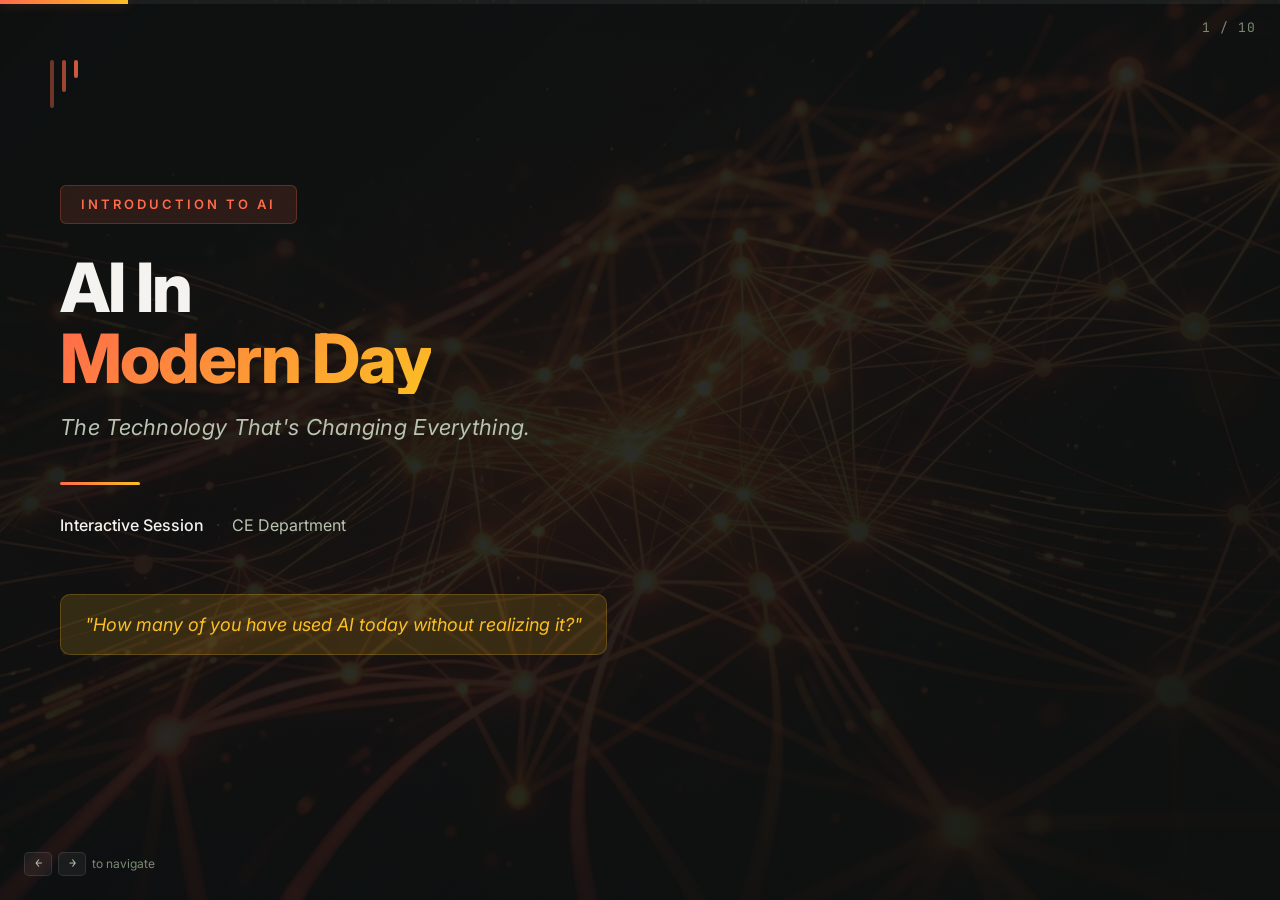
==== ai_presentation/index.html @ 8c3f39d9 "presentations: add presentation for "AI In Modern Day"" ====
<!DOCTYPE html>
<html lang="en">
<head>
  <meta charset="UTF-8">
  <meta name="viewport" content="width=device-width, initial-scale=1.0">
  <title>AI In Modern Day — Introduction to Artificial Intelligence</title>
  <meta name="description" content="AI In Modern Day — An engaging introduction to Artificial Intelligence for first-year Computer Engineering students">
  <link rel="preconnect" href="https://fonts.googleapis.com">
  <link rel="preconnect" href="https://fonts.gstatic.com" crossorigin>
  <link href="https://fonts.googleapis.com/css2?family=Inter:wght@300;400;500;600;700;800;900&family=JetBrains+Mono:wght@400;500&display=swap" rel="stylesheet">
  <link rel="stylesheet" href="styles.css">
</head>
<body>

  <!-- Progress Bar -->
  <div class="progress-bar">
    <div class="progress-fill" id="progressFill"></div>
  </div>

  <!-- Slide Counter -->
  <div class="slide-counter" id="slideCounter">1 / 10</div>

  <!-- Navigation Hints -->
  <div class="nav-hint" id="navHint">
    <span class="key">←</span> <span class="key">→</span> to navigate
  </div>

  <!-- ==================== SLIDE 1: TITLE ==================== -->
  <section class="slide active" id="slide-1">
    <div class="title-bg">
      <img src="hero_bg.jpg" alt="">
      <div class="title-bg-overlay"></div>
    </div>
    <div class="slide-content title-slide">
      <div class="title-decoration">
        <div class="deco-line deco-line-1"></div>
        <div class="deco-line deco-line-2"></div>
        <div class="deco-line deco-line-3"></div>
      </div>
      <div class="title-badge anim-item">Introduction to AI</div>
      <h1 class="main-title anim-item">
        <span class="title-line-1">AI In</span>
        <span class="title-line-2">Modern Day</span>
      </h1>
      <div class="title-subtitle anim-item">The Technology That's Changing Everything.</div>
      <div class="title-divider anim-item"></div>
      <div class="title-meta anim-item">
        <span class="meta-label">Interactive Session</span>
        <span class="meta-dot">·</span>
        <span class="meta-value">CE Department</span>
      </div>
      <div class="title-question anim-item">
        "How many of you have used AI today without realizing it?"
      </div>
    </div>
  </section>

  <!-- ==================== SLIDE 2: YOU ALREADY USE AI ==================== -->
  <section class="slide slide-bg-warm" id="slide-2">
    <div class="slide-content">
      <div class="slide-eyebrow anim-item">It's Already Here</div>
      <div class="slide-header anim-item">
        <span class="slide-number">01</span>
        <h2>You Already Use AI Every Day</h2>
      </div>
      <p class="slide-intro anim-item">Before you even think about "Artificial Intelligence," you've already interacted with it dozens of times today.</p>
      <div class="app-grid">
        <!-- YouTube -->
        <div class="app-chip anim-item" style="--chip-color: #ff0000;">
          <div class="app-chip-icon" style="background: #ff0000;">
            <svg viewBox="0 0 24 24" fill="white"><path d="M23.5 6.2a3 3 0 0 0-2.1-2.1C19.5 3.5 12 3.5 12 3.5s-7.5 0-9.4.6A3 3 0 0 0 .5 6.2 31.4 31.4 0 0 0 0 12a31.4 31.4 0 0 0 .5 5.8 3 3 0 0 0 2.1 2.1c1.9.6 9.4.6 9.4.6s7.5 0 9.4-.6a3 3 0 0 0 2.1-2.1c.5-1.9.5-5.8.5-5.8s0-3.9-.5-5.8zM9.5 15.6V8.4l6.3 3.6-6.3 3.6z"/></svg>
          </div>
          <span class="app-chip-name">YouTube</span>
          <span class="app-chip-desc">Recommendations</span>
        </div>
        <!-- Instagram -->
        <div class="app-chip anim-item">
          <div class="app-chip-icon" style="background: linear-gradient(135deg, #f09433, #e6683c, #dc2743, #cc2366, #bc1888);">
            <svg viewBox="0 0 24 24" fill="white"><path d="M12 2.2c2.7 0 3 0 4.1.1 1 0 1.5.2 1.9.3.5.2.8.4 1.1.7.3.3.5.7.7 1.1.1.4.3.9.3 1.9 0 1 .1 1.4.1 4.1s0 3-.1 4.1c0 1-.2 1.5-.3 1.9-.2.5-.4.8-.7 1.1-.3.3-.7.5-1.1.7-.4.1-.9.3-1.9.3-1 0-1.4.1-4.1.1s-3 0-4.1-.1c-1 0-1.5-.2-1.9-.3-.5-.2-.8-.4-1.1-.7-.3-.3-.5-.7-.7-1.1-.1-.4-.3-.9-.3-1.9 0-1-.1-1.4-.1-4.1s0-3 .1-4.1c0-1 .2-1.5.3-1.9.2-.5.4-.8.7-1.1.3-.3.7-.5 1.1-.7.4-.1.9-.3 1.9-.3 1 0 1.4-.1 4.1-.1zm0-2.2C9.3 0 8.9 0 7.9.1c-1.1 0-1.8.2-2.4.4C4.8.8 4.3 1.1 3.7 1.7c-.6.6-.9 1.1-1.2 1.8-.2.6-.4 1.3-.4 2.4C2 7 2 7.3 2 12s0 5 .1 6.1c0 1.1.2 1.8.4 2.4.3.7.6 1.2 1.2 1.8.6.6 1.1.9 1.8 1.2.6.2 1.3.4 2.4.4C8.9 24 9.3 24 12 24s3.1 0 4.1-.1c1.1 0 1.8-.2 2.4-.4.7-.3 1.2-.6 1.8-1.2.6-.6.9-1.1 1.2-1.8.2-.6.4-1.3.4-2.4 0-1.1.1-1.4.1-6.1s0-5-.1-6.1c0-1.1-.2-1.8-.4-2.4-.3-.7-.6-1.2-1.2-1.8-.6-.6-1.1-.9-1.8-1.2-.6-.2-1.3-.4-2.4-.4C15.1 0 14.7 0 12 0zM12 5.8a6.2 6.2 0 1 0 0 12.4 6.2 6.2 0 0 0 0-12.4zM12 16a4 4 0 1 1 0-8 4 4 0 0 1 0 8zm6.4-10.8a1.4 1.4 0 1 0 0 2.8 1.4 1.4 0 0 0 0-2.8z"/></svg>
          </div>
          <span class="app-chip-name">Instagram</span>
          <span class="app-chip-desc">Explore Feed</span>
        </div>
        <!-- Google Maps -->
        <div class="app-chip anim-item">
          <div class="app-chip-icon" style="background: #34a853;">
            <svg viewBox="0 0 24 24" fill="white"><path d="M12 2C8.1 2 5 5.1 5 9c0 5.2 7 13 7 13s7-7.8 7-13c0-3.9-3.1-7-7-7zm0 9.5c-1.4 0-2.5-1.1-2.5-2.5S10.6 6.5 12 6.5s2.5 1.1 2.5 2.5S13.4 11.5 12 11.5z"/></svg>
          </div>
          <span class="app-chip-name">Google Maps</span>
          <span class="app-chip-desc">Route Predictions</span>
        </div>
        <!-- ChatGPT -->
        <div class="app-chip anim-item">
          <div class="app-chip-icon" style="background: #10a37f;">
            <svg viewBox="0 0 24 24" fill="white"><path d="M22.3 8.6c.5-1.5.2-3.2-.8-4.5a5 5 0 0 0-5.3-2 5 5 0 0 0-3.8-1.7 5 5 0 0 0-4.8 3.4 5 5 0 0 0-3.3 2.4 5 5 0 0 0 .6 5.7 5 5 0 0 0 .8 4.5 5 5 0 0 0 5.3 2 5 5 0 0 0 3.8 1.7 5 5 0 0 0 4.8-3.4 5 5 0 0 0 3.3-2.4 5 5 0 0 0-.6-5.7zm-7.5 12.4a3.7 3.7 0 0 1-2.4-.8l.1-.1 4-2.3a.6.6 0 0 0 .3-.6v-5.6l1.7 1v5.5a3.8 3.8 0 0 1-3.7 3.9zM4.4 17.9a3.7 3.7 0 0 1-.4-2.5l.1.1 4 2.3a.6.6 0 0 0 .6 0l4.9-2.8v1.9l-4.1 2.4a3.8 3.8 0 0 1-5.1-1.4zM3.2 8a3.7 3.7 0 0 1 2-1.7v4.7a.6.6 0 0 0 .3.6l4.9 2.8L8.7 16 4.6 13.6A3.8 3.8 0 0 1 3.2 8zm15.2 3.5l-4.9-2.8L15.2 7l4.1 2.4a3.8 3.8 0 0 1-1.4 6.9v-4.8zm1.7-2.6l-.1-.1-4-2.3a.6.6 0 0 0-.6 0l-4.9 2.8V7.4l4.1-2.4a3.8 3.8 0 0 1 5.5 3.9zm-10.6 3.5l-1.7-1V6.2a3.8 3.8 0 0 1 6.1-3l-.1.1-4 2.3a.6.6 0 0 0-.3.6v5.6zm.9-2l2.2-1.3 2.2 1.3v2.5l-2.2 1.3-2.2-1.3v-2.5z"/></svg>
          </div>
          <span class="app-chip-name">ChatGPT</span>
          <span class="app-chip-desc">Text Generation</span>
        </div>
        <!-- Netflix -->
        <div class="app-chip anim-item">
          <div class="app-chip-icon" style="background: #e50914;">
            <svg viewBox="0 0 24 24" fill="white"><path d="M5.4 0l4.1 11.8V0h2.2v24c-.7 0-1.5-.2-2.2-.3L5.4 12.2V24H3.2V0h2.2zm11 0v24c-.7.1-1.5.2-2.2.3V0h2.2zm2.2 0h2.2v23.3c-.7.2-1.5.3-2.2.4V0z"/></svg>
          </div>
          <span class="app-chip-name">Netflix</span>
          <span class="app-chip-desc">What to Watch</span>
        </div>
        <!-- Spotify -->
        <div class="app-chip anim-item">
          <div class="app-chip-icon" style="background: #1ed760;">
            <svg viewBox="0 0 24 24" fill="white"><path d="M12 0C5.4 0 0 5.4 0 12s5.4 12 12 12 12-5.4 12-12S18.6 0 12 0zm5.5 17.3c-.2.3-.6.4-1 .2-2.7-1.6-6-2-10-1.1-.4.1-.8-.1-.9-.5-.1-.4.1-.8.5-.9 4.4-1 8.1-.6 11.1 1.3.4.2.5.7.3 1zm1.5-3.3c-.3.4-.8.5-1.2.3-3.1-1.9-7.7-2.4-11.3-1.3-.5.1-1-.1-1.1-.6-.2-.5.1-1 .6-1.2 4.1-1.3 9.2-.7 12.7 1.5.4.3.5.8.3 1.3zm.1-3.4c-3.7-2.2-9.7-2.4-13.2-1.3-.5.2-1.1-.1-1.3-.6-.2-.5.1-1.1.6-1.3 4-1.2 10.6-1 14.8 1.5.5.3.7.9.4 1.4-.3.5-.9.6-1.3.3z"/></svg>
          </div>
          <span class="app-chip-name">Spotify</span>
          <span class="app-chip-desc">Music Discovery</span>
        </div>
        <!-- Amazon -->
        <div class="app-chip anim-item">
          <div class="app-chip-icon" style="background: #ff9900;">
            <svg viewBox="0 0 24 24" fill="white"><path d="M14.4 16.5c-4.3 3.2-10.5 4.9-15.9 4.9-.8 0-1.5-.1-2.2-.2.3-.3.7-.5 1-.8 3.6-2.1 8.1-3.4 12.2-3.4 2.4 0 4.6.5 6.9 1.5-.5-.5-.5-.5-2-2zm2.9-2c-.5-.7-3.3-.3-4.6-.2-.4 0-.5-.3-.1-.5 2.2-1.6 5.9-1.1 6.3-.6.4.5-.1 4.2-2.2 5.9-.3.3-.6.1-.5-.2.5-1.1 1.5-3.7 1.1-4.4zM12.5 2.5c0-1-.1-1.8-.3-2.5h2.6c.1.5.2 1.3.2 2.3v8.5c0 .4.2.5.4.5s1.2-.5 2.2-1.7l2.8-3.3h3.1l-3.5 4 3.8 5.8h-3l-2.6-4.2c-.5-.1-1 .2-1.2.4v3.8h-2.5V2.5z"/></svg>
          </div>
          <span class="app-chip-name">Amazon</span>
          <span class="app-chip-desc">Product Suggestions</span>
        </div>
      </div>
      <div class="activity-banner anim-item">
        <svg width="22" height="22" viewBox="0 0 24 24" fill="none" stroke="var(--coral)" stroke-width="2"><circle cx="12" cy="12" r="10"/><circle cx="12" cy="12" r="3" fill="var(--coral)"/></svg>
        <span><strong>Quick Poll:</strong> Which of these did you use today?</span>
      </div>
    </div>
  </section>

  <!-- ==================== SLIDE 3: WHAT IS AI ==================== -->
  <section class="slide slide-bg-emerald" id="slide-3">
    <div class="slide-content">
      <div class="slide-eyebrow anim-item">Let's Define It</div>
      <div class="slide-header anim-item">
        <span class="slide-number">02</span>
        <h2>What Do You Think AI Is?</h2>
      </div>
      <div class="myth-grid anim-item">
        <div class="myth-card">
          <div class="myth-icon">
            <svg viewBox="0 0 48 48" fill="none" stroke="var(--text-dim)" stroke-width="2"><rect x="14" y="8" width="20" height="24" rx="4"/><circle cx="20" cy="18" r="2" fill="var(--crimson)"/><circle cx="28" cy="18" r="2" fill="var(--crimson)"/><line x1="20" y1="26" x2="28" y2="26"/><line x1="18" y1="32" x2="18" y2="40"/><line x1="30" y1="32" x2="30" y2="40"/></svg>
          </div>
          <div class="myth-label">A Robot?</div>
          <div class="myth-verdict wrong">Not quite</div>
        </div>
        <div class="myth-card">
          <div class="myth-icon">
            <svg viewBox="0 0 48 48" fill="none" stroke="var(--text-dim)" stroke-width="2"><ellipse cx="24" cy="22" rx="14" ry="12"/><path d="M14 28c-3 4-5 8-2 12 4 4 10 4 14 2"/><path d="M34 28c3 4 5 8 2 12-4 4-10 4-14 2"/><circle cx="20" cy="20" r="1.5" fill="var(--crimson)"/><circle cx="28" cy="20" r="1.5" fill="var(--crimson)"/></svg>
          </div>
          <div class="myth-label">A Human Brain?</div>
          <div class="myth-verdict wrong">Not quite</div>
        </div>
        <div class="myth-card">
          <div class="myth-icon">
            <svg viewBox="0 0 48 48" fill="none" stroke="var(--text-dim)" stroke-width="2"><path d="M24 6l2 8h8l-6 5 2 8-6-5-6 5 2-8-6-5h8z"/><path d="M12 34l4-2"/><path d="M36 34l-4-2"/><circle cx="24" cy="40" r="3" stroke-dasharray="3 2"/></svg>
          </div>
          <div class="myth-label">Magic?</div>
          <div class="myth-verdict wrong">Definitely not</div>
        </div>
        <div class="myth-card correct">
          <div class="myth-icon">
            <svg viewBox="0 0 48 48" fill="none" stroke="var(--emerald)" stroke-width="2"><rect x="8" y="10" width="32" height="22" rx="3"/><line x1="8" y1="36" x2="40" y2="36"/><line x1="18" y1="36" x2="18" y2="40"/><line x1="30" y1="36" x2="30" y2="40"/><line x1="14" y1="40" x2="34" y2="40"/><polyline points="16,24 20,20 24,22 28,18 32,21" stroke="var(--emerald)" stroke-width="2"/></svg>
          </div>
          <div class="myth-label">Smart Software?</div>
          <div class="myth-verdict right">Closest!</div>
        </div>
      </div>
      <div class="reality-box anim-item">
        <span class="reality-icon">
          <svg width="28" height="28" viewBox="0 0 24 24" fill="none" stroke="var(--emerald)" stroke-width="2"><circle cx="12" cy="12" r="10"/><line x1="12" y1="8" x2="12" y2="12"/><line x1="12" y1="16" x2="12.01" y2="16"/></svg>
        </span>
        <div><strong>The Reality:</strong> AI does not think like humans. It <strong>learns patterns</strong> from massive amounts of data and <strong>predicts the most likely answer</strong> to your question. Think of it as a very advanced pattern-matching machine.</div>
      </div>
    </div>
  </section>

  <!-- ==================== SLIDE 4: HOW IT WORKS ==================== -->
  <section class="slide slide-bg-warm" id="slide-4">
    <div class="slide-content">
      <div class="slide-eyebrow anim-item">Under The Hood</div>
      <div class="slide-header anim-item">
        <span class="slide-number">03</span>
        <h2>How Does AI Actually Work?</h2>
      </div>
      <p class="slide-intro anim-item">It's simpler than you think — just three steps, repeated billions of times.</p>
      <div class="flow-diagram anim-item">
        <div class="flow-block">
          <div class="flow-box flow-highlight">
            <div class="flow-box-icon">
              <svg viewBox="0 0 36 36" fill="none" stroke="var(--coral)" stroke-width="2"><rect x="4" y="4" width="28" height="28" rx="3"/><line x1="10" y1="12" x2="26" y2="12"/><line x1="10" y1="18" x2="22" y2="18"/><line x1="10" y1="24" x2="24" y2="24"/></svg>
            </div>
            <div class="flow-box-label">Training Data</div>
          </div>
          <div class="flow-box-sub">Massive examples AI learns from</div>
        </div>
        <div class="flow-arrow">→</div>
        <div class="flow-block">
          <div class="flow-box">
            <div class="flow-box-icon">
              <svg viewBox="0 0 36 36" fill="none" stroke="var(--gold)" stroke-width="2"><circle cx="18" cy="18" r="13"/><circle cx="18" cy="18" r="5"/><line x1="18" y1="5" x2="18" y2="10"/><line x1="18" y1="26" x2="18" y2="31"/><line x1="5" y1="18" x2="10" y2="18"/><line x1="26" y1="18" x2="31" y2="18"/></svg>
            </div>
            <div class="flow-box-label">Find Patterns</div>
          </div>
          <div class="flow-box-sub">Spots structure &amp; relationships</div>
        </div>
        <div class="flow-arrow">→</div>
        <div class="flow-block">
          <div class="flow-box">
            <div class="flow-box-icon">
              <svg viewBox="0 0 36 36" fill="none" stroke="var(--emerald)" stroke-width="2"><circle cx="18" cy="18" r="13"/><polyline points="12,18 16,22 24,14" stroke-width="2.5"/></svg>
            </div>
            <div class="flow-box-label">Predict</div>
          </div>
          <div class="flow-box-sub">Outputs the most likely answer</div>
        </div>
      </div>
      <div class="example-bar anim-item">
        <svg width="24" height="24" viewBox="0 0 24 24" fill="none" stroke="var(--gold)" stroke-width="2"><path d="M9 18l6-6-6-6"/></svg>
        <span><strong>Think of it like this:</strong> Just like your phone predicts the next word while you're typing — AI does the same thing, but for everything.</span>
      </div>
      <div class="highlight-box anim-item" style="margin-top: 16px;">
        <div class="highlight-icon">
          <svg width="24" height="24" viewBox="0 0 24 24" fill="none" stroke="var(--coral)" stroke-width="2"><path d="M13 2L3 14h9l-1 8 10-12h-9l1-8z"/></svg>
        </div>
        <div>AI <strong>doesn't have its own thinking ability</strong>. It's "guessing" based on what it was trained on. It just does it really, <em>really</em> well.</div>
      </div>
    </div>
  </section>

  <!-- ==================== SLIDE 5: WHAT AI CAN DO ==================== -->
  <section class="slide slide-bg-gold" id="slide-5">
    <div class="slide-content">
      <div class="slide-eyebrow anim-item">Capabilities</div>
      <div class="slide-header anim-item">
        <span class="slide-number">04</span>
        <h2>What AI Can Do</h2>
      </div>
      <p class="slide-intro anim-item">AI isn't just chat — it's doing incredible things across every field.</p>
      <div class="capability-grid">
        <div class="cap-card anim-item">
          <div class="cap-icon">
            <svg viewBox="0 0 40 40" fill="none" stroke="var(--coral)" stroke-width="2"><rect x="4" y="8" width="32" height="24" rx="4"/><path d="M12 18h8"/><path d="M12 24h12"/><circle cx="30" cy="14" r="3" fill="var(--coral)" opacity="0.3"/></svg>
          </div>
          <div class="cap-label">Answer Questions</div>
        </div>
        <div class="cap-card anim-item">
          <div class="cap-icon">
            <svg viewBox="0 0 40 40" fill="none" stroke="var(--tangerine)" stroke-width="2"><rect x="6" y="6" width="28" height="28" rx="3"/><circle cx="16" cy="16" r="4"/><circle cx="28" cy="14" r="2"/><path d="M6 30l8-6 6 4 8-10 6 6"/></svg>
          </div>
          <div class="cap-label">Generate Images</div>
        </div>
        <div class="cap-card anim-item">
          <div class="cap-icon">
            <svg viewBox="0 0 40 40" fill="none" stroke="var(--emerald)" stroke-width="2"><circle cx="20" cy="20" r="14"/><path d="M14 24c0-6 12-6 12 0"/><circle cx="16" cy="17" r="1.5" fill="var(--emerald)"/><circle cx="24" cy="17" r="1.5" fill="var(--emerald)"/></svg>
          </div>
          <div class="cap-label">Create Music</div>
        </div>
        <div class="cap-card anim-item">
          <div class="cap-icon">
            <svg viewBox="0 0 40 40" fill="none" stroke="var(--gold)" stroke-width="2"><rect x="6" y="4" width="28" height="32" rx="3"/><polyline points="12,14 16,18 24,10"/><line x1="12" y1="22" x2="28" y2="22"/><line x1="12" y1="28" x2="22" y2="28"/></svg>
          </div>
          <div class="cap-label">Write Code</div>
        </div>
        <div class="cap-card anim-item">
          <div class="cap-icon">
            <svg viewBox="0 0 40 40" fill="none" stroke="var(--coral)" stroke-width="2"><rect x="4" y="6" width="32" height="28" rx="3"/><line x1="10" y1="14" x2="30" y2="14"/><line x1="10" y1="20" x2="26" y2="20"/><line x1="10" y1="26" x2="20" y2="26"/></svg>
          </div>
          <div class="cap-label">Summarize Notes</div>
        </div>
        <div class="cap-card anim-item">
          <div class="cap-icon">
            <svg viewBox="0 0 40 40" fill="none" stroke="var(--emerald)" stroke-width="2"><circle cx="20" cy="20" r="14"/><line x1="4" y1="20" x2="36" y2="20"/><ellipse cx="20" cy="20" rx="8" ry="14"/></svg>
          </div>
          <div class="cap-label">Translate Languages</div>
        </div>
        <div class="cap-card anim-item">
          <div class="cap-icon">
            <svg viewBox="0 0 40 40" fill="none" stroke="var(--tangerine)" stroke-width="2"><rect x="4" y="8" width="32" height="22" rx="3"/><polygon points="16,14 16,26 28,20" fill="var(--tangerine)" opacity="0.3" stroke="none"/><polygon points="16,14 16,26 28,20"/></svg>
          </div>
          <div class="cap-label">Generate Videos</div>
        </div>
      </div>
      <div class="activity-banner anim-item">
        <svg width="22" height="22" viewBox="0 0 24 24" fill="none" stroke="var(--gold)" stroke-width="2"><path d="M17 21v-2a4 4 0 0 0-4-4H5a4 4 0 0 0-4 4v2"/><circle cx="9" cy="7" r="4"/><path d="M23 21v-2a4 4 0 0 0-3-3.87"/><path d="M16 3.13a4 4 0 0 1 0 7.75"/></svg>
        <span><strong>Activity:</strong> Can you name one more real-life AI use that we didn't mention?</span>
      </div>
    </div>
  </section>

  <!-- ==================== SLIDE 6: PROMPTING 101 ==================== -->
  <section class="slide slide-bg-coral" id="slide-6">
    <div class="slide-content">
      <div class="slide-eyebrow anim-item">Prompting 101</div>
      <div class="slide-header anim-item">
        <span class="slide-number">05</span>
        <h2>Better Prompts = Better Results</h2>
      </div>
      <p class="slide-intro anim-item">The secret to getting great results from AI? Give it great instructions. Garbage in → Garbage out.</p>
      <div class="prompt-parts">
        <div class="prompt-part anim-item" style="--card-accent: var(--coral);">
          <div class="prompt-part-icon">
            <svg viewBox="0 0 40 40" fill="none" stroke="var(--coral)" stroke-width="2"><circle cx="20" cy="14" r="8"/><path d="M8 34c0-6 5-10 12-10s12 4 12 10"/></svg>
          </div>
          <div class="prompt-part-title">Role</div>
          <div class="prompt-part-desc">Give AI a persona: "Act like a teacher explaining to a beginner"</div>
        </div>
        <div class="prompt-part anim-item" style="--card-accent: var(--gold);">
          <div class="prompt-part-icon">
            <svg viewBox="0 0 40 40" fill="none" stroke="var(--gold)" stroke-width="2"><circle cx="20" cy="20" r="14"/><circle cx="20" cy="20" r="5"/><circle cx="20" cy="20" r="1" fill="var(--gold)"/></svg>
          </div>
          <div class="prompt-part-title">Task</div>
          <div class="prompt-part-desc">Tell exactly what you want it to do — be specific</div>
        </div>
        <div class="prompt-part anim-item" style="--card-accent: var(--emerald);">
          <div class="prompt-part-icon">
            <svg viewBox="0 0 40 40" fill="none" stroke="var(--emerald)" stroke-width="2"><rect x="6" y="6" width="28" height="28" rx="3"/><line x1="12" y1="14" x2="28" y2="14"/><line x1="12" y1="20" x2="24" y2="20"/><line x1="12" y1="26" x2="26" y2="26"/></svg>
          </div>
          <div class="prompt-part-title">Context</div>
          <div class="prompt-part-desc">Give as many relevant details as possible</div>
        </div>
        <div class="prompt-part anim-item" style="--card-accent: var(--tangerine);">
          <div class="prompt-part-icon">
            <svg viewBox="0 0 40 40" fill="none" stroke="var(--tangerine)" stroke-width="2"><rect x="6" y="6" width="28" height="28" rx="3"/><line x1="14" y1="6" x2="14" y2="34"/><line x1="26" y1="6" x2="26" y2="34"/><line x1="6" y1="16" x2="34" y2="16"/><line x1="6" y1="26" x2="34" y2="26"/></svg>
          </div>
          <div class="prompt-part-title">Format</div>
          <div class="prompt-part-desc">Specify how you want the output — list, paragraph, code</div>
        </div>
      </div>
      <div class="prompt-example-box anim-item">
        <div class="prompt-example-title">Example Comparison</div>
        <div class="prompt-bad">
          <span class="prompt-label prompt-label-bad">✗ Weak Prompt</span>
          "Tell me about healthy food"
        </div>
        <div class="prompt-good">
          <span class="prompt-label prompt-label-good">✓ Strong Prompt</span>
          "Act as a nutritionist. Give me a 7-day vegetarian meal plan for a college student on a ₹200/day budget. Present it as a table."
        </div>
      </div>
    </div>
  </section>

  <!-- ==================== SLIDE 7: LIVE ACTIVITY — PROMPTING ==================== -->
  <section class="slide slide-bg-gold" id="slide-7">
    <div class="slide-content">
      <div class="slide-eyebrow anim-item">Live Activity</div>
      <div class="slide-header anim-item">
        <span class="slide-number">06</span>
        <h2>Let's Beat the AI!</h2>
      </div>
      <div class="activity-card anim-item">
        <div class="activity-icon">
          <svg viewBox="0 0 48 48" fill="none" stroke="var(--coral)" stroke-width="2.5"><path d="M8 40l4-16L28 8l8 8-16 16z"/><line x1="20" y1="20" x2="28" y2="12"/><path d="M36 8l4 4"/></svg>
        </div>
        <div class="activity-title">Prompt Writing Challenge</div>
        <div class="activity-desc">
          Task: Write a prompt to generate a <strong>birthday party invitation</strong>. The best prompt wins!
        </div>
        <div class="activity-steps">
          <div class="activity-step">
            <div class="activity-step-num">1</div>
            <div class="activity-step-text">You write the prompt</div>
          </div>
          <div class="activity-step">
            <div class="activity-step-num">2</div>
            <div class="activity-step-text">We run it on ChatGPT</div>
          </div>
          <div class="activity-step">
            <div class="activity-step-num">3</div>
            <div class="activity-step-text">Compare the outputs</div>
          </div>
          <div class="activity-step">
            <div class="activity-step-num">4</div>
            <div class="activity-step-text">Discuss why some win</div>
          </div>
        </div>
      </div>
      <div class="highlight-box anim-item" style="margin-top: 20px; background: var(--gold-dim); border-color: rgba(251, 191, 36, 0.22);">
        <div class="highlight-icon">
          <svg width="24" height="24" viewBox="0 0 24 24" fill="none" stroke="var(--gold)" stroke-width="2"><circle cx="12" cy="12" r="10"/><line x1="12" y1="8" x2="12" y2="12"/><line x1="12" y1="16" x2="12.01" y2="16"/></svg>
        </div>
        <div>Remember the formula: <strong>Role + Task + Context + Format</strong> — the more specific you are, the better your output!</div>
      </div>
    </div>
  </section>

  <!-- ==================== SLIDE 8: IMAGE GENERATION ACTIVITY ==================== -->
  <section class="slide slide-bg-emerald" id="slide-8">
    <div class="slide-content">
      <div class="slide-eyebrow anim-item">Hands-On Activity</div>
      <div class="slide-header anim-item">
        <span class="slide-number">07</span>
        <h2>AI Can Create Images Too!</h2>
      </div>
      <div class="image-activity">
        <div class="image-demo anim-item">
          <div class="image-demo-header">AI-Generated Example</div>
          <div class="image-prompt-example">
            "A floating island with crystal waterfalls, bioluminescent trees, golden sunset sky — digital art"
          </div>
          <div class="image-placeholder">
            <img src="ai_demo.jpg" alt="AI-generated fantasy landscape with floating island, crystal waterfall, and golden sunset">
          </div>
          <div class="tool-chips">
            <span class="tool-chip active">ChatGPT (DALL·E)</span>
            <span class="tool-chip">NanoBanana Pro</span>
            <span class="tool-chip">Gemini</span>
          </div>
        </div>
        <div class="col-right" style="display: flex; flex-direction: column; gap: 16px;">
          <div class="card anim-item card-gold">
            <h3>How Image AI Works</h3>
            <p>Just like text AI learns from words, image AI learns from <strong>millions of images</strong>. You describe what you want in words, and it creates a brand-new image that never existed before.</p>
          </div>
          <div class="card anim-item card-emerald">
            <h3>Your Turn!</h3>
            <p>Write the most creative prompt you can think of. Be <strong>specific</strong> — describe colors, style, mood, and scene. The more detail, the better the result!</p>
          </div>
          <div class="activity-banner anim-item">
            <svg width="22" height="22" viewBox="0 0 24 24" fill="none" stroke="var(--gold)" stroke-width="2"><path d="M6 9l6 6 6-6"/></svg>
            <span><strong>Challenge:</strong> Best image prompt wins a shoutout!</span>
          </div>
        </div>
      </div>
    </div>
  </section>

  <!-- ==================== SLIDE 9: PROS & CONS + HALLUCINATIONS ==================== -->
  <section class="slide slide-bg-coral" id="slide-9">
    <div class="slide-content">
      <div class="slide-eyebrow anim-item">Stay Critical</div>
      <div class="slide-header anim-item">
        <span class="slide-number">08</span>
        <h2>The Good, The Bad &amp; The "Huh?"</h2>
      </div>
      <div class="pros-cons">
        <div class="pros-col anim-item">
          <div class="pros-title">
            <svg width="22" height="22" viewBox="0 0 24 24" fill="none" stroke="var(--emerald)" stroke-width="2.5"><polyline points="20,6 9,17 4,12"/></svg>
            Advantages
          </div>
          <div class="pro-item"><div class="pro-dot"></div> Saves massive amounts of time</div>
          <div class="pro-item"><div class="pro-dot"></div> Helps you learn faster</div>
          <div class="pro-item"><div class="pro-dot"></div> Boosts creativity &amp; ideation</div>
          <div class="pro-item"><div class="pro-dot"></div> Available 24×7, never tired</div>
          <div class="pro-item"><div class="pro-dot"></div> Helps everyone — beginner to expert</div>
        </div>
        <div class="cons-col anim-item">
          <div class="cons-title">
            <svg width="22" height="22" viewBox="0 0 24 24" fill="none" stroke="var(--crimson)" stroke-width="2.5"><path d="M10.3 21L1.1 3.8A1 1 0 0 1 2 2.5h19.9a1 1 0 0 1 .9 1.3L13.7 21a2 2 0 0 1-3.4 0z"/><line x1="12" y1="9" x2="12" y2="13"/><line x1="12" y1="17" x2="12.01" y2="17"/></svg>
            Limitations
          </div>
          <div class="con-item"><div class="con-dot"></div> Can be confidently wrong (hallucinations)</div>
          <div class="con-item"><div class="con-dot"></div> Can generate fake images &amp; videos</div>
          <div class="con-item"><div class="con-dot"></div> Privacy &amp; data concerns</div>
          <div class="con-item"><div class="con-dot"></div> Makes up facts that sound real</div>
          <div class="con-item"><div class="con-dot"></div> Overdependence can hurt learning</div>
        </div>
      </div>
      <div class="warning-card anim-item" style="margin-top: 16px;">
        <span class="warning-icon">
          <svg width="24" height="24" viewBox="0 0 24 24" fill="none" stroke="var(--crimson)" stroke-width="2"><circle cx="12" cy="12" r="10"/><path d="M12 8v4"/><path d="M12 16h.01"/></svg>
        </span>
        <div><strong>Fun Fact:</strong> Ask AI "How many R's in Strawberry?" — it often says 2, even though there are 3! AI is great at sounding confident, even when it's <strong>completely wrong</strong>. Always verify!</div>
      </div>
    </div>
  </section>

  <!-- ==================== SLIDE 10: THE FUTURE + THANK YOU ==================== -->
  <section class="slide slide-bg-warm" id="slide-10">
    <div class="slide-content">
      <div class="slide-eyebrow anim-item">The Future of AI</div>
      <div class="slide-header anim-item">
        <span class="slide-number">09</span>
        <h2>What's Next For You?</h2>
      </div>
      <p class="slide-intro anim-item">AI won't replace humans — but humans who use AI effectively will have an edge over those who don't.</p>
      <div class="future-grid">
        <div class="future-card anim-item">
          <div class="future-icon">
            <svg viewBox="0 0 40 40" fill="none" stroke="var(--coral)" stroke-width="2"><rect x="6" y="4" width="28" height="32" rx="3"/><line x1="12" y1="12" x2="28" y2="12"/><line x1="12" y1="18" x2="24" y2="18"/><line x1="12" y1="24" x2="20" y2="24"/><line x1="12" y1="30" x2="26" y2="30"/></svg>
          </div>
          <div class="future-label">Learn AI</div>
          <div class="future-desc">Understand how it works, not just how to use it</div>
        </div>
        <div class="future-card anim-item">
          <div class="future-icon">
            <svg viewBox="0 0 40 40" fill="none" stroke="var(--emerald)" stroke-width="2"><rect x="8" y="4" width="24" height="32" rx="4"/><line x1="8" y1="10" x2="32" y2="10"/><line x1="8" y1="30" x2="32" y2="30"/><circle cx="20" cy="33" r="1.5" fill="var(--emerald)"/><polyline points="15,20 19,24 27,16" stroke-width="2.5"/></svg>
          </div>
          <div class="future-label">Use Responsibly</div>
          <div class="future-desc">Don't plagiarize. Use it to learn, not to cheat</div>
        </div>
        <div class="future-card anim-item">
          <div class="future-icon">
            <svg viewBox="0 0 40 40" fill="none" stroke="var(--gold)" stroke-width="2"><circle cx="20" cy="20" r="14"/><path d="M20 12v8"/><circle cx="20" cy="28" r="1.5" fill="var(--gold)"/></svg>
          </div>
          <div class="future-label">Question AI</div>
          <div class="future-desc">Never blindly trust. Always verify important facts</div>
        </div>
        <div class="future-card anim-item">
          <div class="future-icon">
            <svg viewBox="0 0 40 40" fill="none" stroke="var(--tangerine)" stroke-width="2"><rect x="6" y="6" width="28" height="28" rx="3"/><circle cx="14" cy="16" r="4"/><circle cx="30" cy="12" r="2"/><path d="M6 32l10-8 6 4 8-10 4 4"/></svg>
          </div>
          <div class="future-label">Create with AI</div>
          <div class="future-desc">Use it as a tool to amplify your own creativity</div>
        </div>
      </div>
      <div class="end-card anim-item">
        <div class="end-text">Thank You!</div>
        <div class="end-quote">The best way to predict the future is to create it — and now you have a new tool to help.</div>
        <div class="end-meta">AI In Modern Day · CE Department</div>
      </div>
    </div>
  </section>

  <script src="script.js"></script>
</body>
</html>
---- ai_presentation/styles.css ----
/* ============================================================
   DESIGN SYSTEM — AI In Modern Day Presentation
   Vibrant warm palette · Big & bold · Projector-ready
   ============================================================ */

:root {
  /* Core backgrounds — slightly warmer, not pure black */
  --bg-deep: #0f1110;
  --bg-surface: #181d1a;
  --bg-card: rgba(255, 255, 255, 0.05);
  --bg-card-solid: #1e2622;
  --border: rgba(255, 255, 255, 0.1);
  --border-light: rgba(255, 255, 255, 0.15);

  /* Text — high contrast */
  --text: #f5f3ef;
  --text-dim: #b8c4b0;
  --text-muted: #7a8a72;

  /* Accent colors — warm & VIBRANT */
  --coral: #ff6b4a;
  --coral-glow: rgba(255, 107, 74, 0.25);
  --coral-dim: rgba(255, 107, 74, 0.12);
  --coral-bg: rgba(255, 107, 74, 0.08);
  --emerald: #34d399;
  --emerald-dim: rgba(52, 211, 153, 0.12);
  --gold: #fbbf24;
  --gold-dim: rgba(251, 191, 36, 0.15);
  --crimson: #ef4444;
  --crimson-dim: rgba(239, 68, 68, 0.12);
  --tangerine: #fb923c;
  --tangerine-dim: rgba(251, 146, 60, 0.12);

  /* Typography */
  --font: 'Inter', -apple-system, BlinkMacSystemFont, sans-serif;
  --font-mono: 'JetBrains Mono', monospace;

  /* Spacing */
  --slide-pad: 60px;
  --slide-pad-right: 60px;
}

/* ============================================================
   RESET & BASE
   ============================================================ */

*, *::before, *::after {
  margin: 0;
  padding: 0;
  box-sizing: border-box;
}

html, body {
  width: 100%;
  height: 100%;
  overflow: hidden;
  font-family: var(--font);
  font-size: 18px;
  line-height: 1.6;
  color: var(--text);
  background: var(--bg-deep);
  -webkit-font-smoothing: antialiased;
}

/* ============================================================
   PROGRESS BAR
   ============================================================ */

.progress-bar {
  position: fixed;
  top: 0;
  left: 0;
  width: 100%;
  height: 4px;
  background: rgba(255,255,255,0.06);
  z-index: 100;
}

.progress-fill {
  height: 100%;
  width: 10%;
  background: linear-gradient(90deg, var(--coral), var(--gold));
  transition: width 0.5s cubic-bezier(0.22, 1, 0.36, 1);
  box-shadow: 0 0 12px var(--coral-glow);
}

/* ============================================================
   SLIDE COUNTER
   ============================================================ */

.slide-counter {
  position: fixed;
  top: 18px;
  right: 24px;
  font-family: var(--font-mono);
  font-size: 13px;
  color: var(--text-muted);
  z-index: 100;
  letter-spacing: 1px;
}

/* ============================================================
   NAV HINT
   ============================================================ */

.nav-hint {
  position: fixed;
  bottom: 24px;
  left: 24px;
  font-size: 12px;
  color: var(--text-muted);
  z-index: 100;
  display: flex;
  align-items: center;
  gap: 6px;
  opacity: 1;
  transition: opacity 0.5s ease;
}

.nav-hint.hidden { opacity: 0; }

.key {
  display: inline-flex;
  align-items: center;
  justify-content: center;
  min-width: 28px;
  height: 24px;
  padding: 0 8px;
  border: 1px solid var(--border);
  border-radius: 5px;
  font-family: var(--font-mono);
  font-size: 12px;
  color: var(--text-dim);
  background: var(--bg-card);
}

/* ============================================================
   SLIDE LAYOUT
   ============================================================ */

.slide {
  position: fixed;
  top: 0; left: 0;
  width: 100%; height: 100%;
  display: flex;
  align-items: center;
  justify-content: center;
  opacity: 0;
  visibility: hidden;
  transition: none;
  z-index: 1;
}

.slide.active { opacity: 1; visibility: visible; z-index: 10; }

.slide.entering { animation: slideEnter 0.6s cubic-bezier(0.22, 1, 0.36, 1) forwards; }
.slide.exiting { animation: slideExit 0.4s cubic-bezier(0.55, 0, 1, 0.45) forwards; z-index: 5; }

@keyframes slideEnter {
  from { opacity: 0; transform: translateX(40px); }
  to   { opacity: 1; transform: translateX(0); }
}
@keyframes slideExit {
  from { opacity: 1; transform: translateX(0); }
  to   { opacity: 0; transform: translateX(-40px); }
}

.slide.entering-reverse { animation: slideEnterReverse 0.6s cubic-bezier(0.22, 1, 0.36, 1) forwards; }
.slide.exiting-reverse { animation: slideExitReverse 0.4s cubic-bezier(0.55, 0, 1, 0.45) forwards; z-index: 5; }

@keyframes slideEnterReverse {
  from { opacity: 0; transform: translateX(-40px); }
  to   { opacity: 1; transform: translateX(0); }
}
@keyframes slideExitReverse {
  from { opacity: 1; transform: translateX(0); }
  to   { opacity: 0; transform: translateX(40px); }
}

.slide-content {
  width: 100%;
  max-width: 1300px;
  height: 100%;
  padding: var(--slide-pad);
  display: flex;
  flex-direction: column;
  justify-content: center;
  position: relative;
  z-index: 2;
}

/* ============================================================
   COLORED SLIDE BACKGROUNDS
   ============================================================ */

.slide-bg-warm::before {
  content: '';
  position: absolute;
  inset: 0;
  background: radial-gradient(ellipse at 30% 20%, rgba(255, 107, 74, 0.08), transparent 60%),
              radial-gradient(ellipse at 80% 80%, rgba(251, 191, 36, 0.06), transparent 50%);
  pointer-events: none;
  z-index: 0;
}

.slide-bg-emerald::before {
  content: '';
  position: absolute;
  inset: 0;
  background: radial-gradient(ellipse at 70% 30%, rgba(52, 211, 153, 0.07), transparent 55%),
              radial-gradient(ellipse at 20% 80%, rgba(255, 107, 74, 0.05), transparent 50%);
  pointer-events: none;
  z-index: 0;
}

.slide-bg-gold::before {
  content: '';
  position: absolute;
  inset: 0;
  background: radial-gradient(ellipse at 50% 20%, rgba(251, 191, 36, 0.1), transparent 55%),
              radial-gradient(ellipse at 20% 80%, rgba(251, 146, 60, 0.06), transparent 50%);
  pointer-events: none;
  z-index: 0;
}

.slide-bg-coral::before {
  content: '';
  position: absolute;
  inset: 0;
  background: radial-gradient(ellipse at 60% 40%, rgba(255, 107, 74, 0.1), transparent 55%),
              radial-gradient(ellipse at 10% 90%, rgba(251, 191, 36, 0.06), transparent 50%);
  pointer-events: none;
  z-index: 0;
}

/* ============================================================
   ANIMATED ITEMS
   ============================================================ */

.anim-item {
  opacity: 0;
  transform: translateY(20px);
  transition: none;
}

.slide.active .anim-item {
  animation: itemReveal 0.5s cubic-bezier(0.22, 1, 0.36, 1) forwards;
}

.slide.active .anim-item:nth-child(1) { animation-delay: 0.08s; }
.slide.active .anim-item:nth-child(2) { animation-delay: 0.16s; }
.slide.active .anim-item:nth-child(3) { animation-delay: 0.24s; }
.slide.active .anim-item:nth-child(4) { animation-delay: 0.32s; }
.slide.active .anim-item:nth-child(5) { animation-delay: 0.40s; }
.slide.active .anim-item:nth-child(6) { animation-delay: 0.48s; }
.slide.active .anim-item:nth-child(7) { animation-delay: 0.56s; }

.slide.active .col-left .anim-item:nth-child(1) { animation-delay: 0.12s; }
.slide.active .col-left .anim-item:nth-child(2) { animation-delay: 0.22s; }
.slide.active .col-left .anim-item:nth-child(3) { animation-delay: 0.32s; }
.slide.active .col-right .anim-item:nth-child(1) { animation-delay: 0.18s; }
.slide.active .col-right .anim-item:nth-child(2) { animation-delay: 0.30s; }
.slide.active .col-right .anim-item:nth-child(3) { animation-delay: 0.42s; }

.slide.active .app-grid .anim-item:nth-child(1) { animation-delay: 0.06s; }
.slide.active .app-grid .anim-item:nth-child(2) { animation-delay: 0.12s; }
.slide.active .app-grid .anim-item:nth-child(3) { animation-delay: 0.18s; }
.slide.active .app-grid .anim-item:nth-child(4) { animation-delay: 0.24s; }
.slide.active .app-grid .anim-item:nth-child(5) { animation-delay: 0.30s; }
.slide.active .app-grid .anim-item:nth-child(6) { animation-delay: 0.36s; }
.slide.active .app-grid .anim-item:nth-child(7) { animation-delay: 0.42s; }

.slide.active .capability-grid .anim-item:nth-child(1) { animation-delay: 0.08s; }
.slide.active .capability-grid .anim-item:nth-child(2) { animation-delay: 0.14s; }
.slide.active .capability-grid .anim-item:nth-child(3) { animation-delay: 0.20s; }
.slide.active .capability-grid .anim-item:nth-child(4) { animation-delay: 0.26s; }
.slide.active .capability-grid .anim-item:nth-child(5) { animation-delay: 0.32s; }
.slide.active .capability-grid .anim-item:nth-child(6) { animation-delay: 0.38s; }
.slide.active .capability-grid .anim-item:nth-child(7) { animation-delay: 0.44s; }

.slide.active .prompt-parts .anim-item:nth-child(1) { animation-delay: 0.10s; }
.slide.active .prompt-parts .anim-item:nth-child(2) { animation-delay: 0.20s; }
.slide.active .prompt-parts .anim-item:nth-child(3) { animation-delay: 0.30s; }
.slide.active .prompt-parts .anim-item:nth-child(4) { animation-delay: 0.40s; }

.slide.active .pros-cons .anim-item:nth-child(1) { animation-delay: 0.10s; }
.slide.active .pros-cons .anim-item:nth-child(2) { animation-delay: 0.20s; }

.slide.active .future-grid .anim-item:nth-child(1) { animation-delay: 0.10s; }
.slide.active .future-grid .anim-item:nth-child(2) { animation-delay: 0.18s; }
.slide.active .future-grid .anim-item:nth-child(3) { animation-delay: 0.26s; }
.slide.active .future-grid .anim-item:nth-child(4) { animation-delay: 0.34s; }

@keyframes itemReveal {
  from { opacity: 0; transform: translateY(20px); }
  to   { opacity: 1; transform: translateY(0); }
}

/* ============================================================
   TITLE SLIDE
   ============================================================ */

.title-slide {
  align-items: flex-start;
  justify-content: center;
  padding-top: 0;
}

.title-bg {
  position: absolute;
  inset: 0;
  z-index: 0;
  overflow: hidden;
}

.title-bg img {
  width: 100%;
  height: 100%;
  object-fit: cover;
  opacity: 0.3;
  filter: saturate(1.2);
}

.title-bg-overlay {
  position: absolute;
  inset: 0;
  background: linear-gradient(135deg, rgba(15, 17, 16, 0.85) 0%, rgba(15, 17, 16, 0.6) 50%, rgba(15, 17, 16, 0.9) 100%);
}

.title-decoration {
  position: absolute;
  top: 60px;
  left: 50px;
  display: flex;
  gap: 8px;
}

.deco-line {
  width: 4px;
  border-radius: 2px;
  background: var(--coral);
}

.deco-line-1 { height: 48px; opacity: 0.4; }
.deco-line-2 { height: 32px; opacity: 0.6; }
.deco-line-3 { height: 18px; opacity: 0.8; }

.title-badge {
  display: inline-block;
  font-size: 13px;
  font-weight: 600;
  text-transform: uppercase;
  letter-spacing: 3px;
  color: var(--coral);
  background: var(--coral-dim);
  padding: 8px 20px;
  border-radius: 6px;
  border: 1px solid rgba(255, 107, 74, 0.25);
  margin-bottom: 28px;
}

.main-title {
  font-size: 68px;
  font-weight: 800;
  line-height: 1.05;
  letter-spacing: -2px;
  margin-bottom: 16px;
}

.title-line-1 {
  display: block;
  color: var(--text);
}

.title-line-2 {
  display: block;
  background: linear-gradient(135deg, var(--coral), var(--gold));
  -webkit-background-clip: text;
  -webkit-text-fill-color: transparent;
  background-clip: text;
}

.title-subtitle {
  font-size: 22px;
  font-weight: 400;
  color: var(--text-dim);
  margin-bottom: 36px;
  letter-spacing: 0.3px;
  font-style: italic;
}

.title-divider {
  width: 80px;
  height: 3px;
  background: linear-gradient(90deg, var(--coral), var(--gold));
  margin-bottom: 28px;
  border-radius: 2px;
}

.title-meta {
  display: flex;
  align-items: center;
  gap: 12px;
  font-size: 16px;
  color: var(--text-dim);
  margin-bottom: 40px;
}

.meta-label { font-weight: 500; color: var(--text); }
.meta-dot { color: var(--border-light); }

.title-footer {
  display: flex;
  align-items: center;
  gap: 8px;
  font-size: 13px;
  color: var(--text-muted);
}

.title-question {
  font-size: 18px;
  color: var(--gold);
  font-style: italic;
  margin-top: 16px;
  padding: 16px 24px;
  background: var(--gold-dim);
  border: 1px solid rgba(251, 191, 36, 0.22);
  border-radius: 10px;
  display: inline-block;
  line-height: 1.5;
}

/* ============================================================
   SLIDE HEADER (BIGGER)
   ============================================================ */

.slide-header {
  display: flex;
  align-items: baseline;
  gap: 16px;
  margin-bottom: 20px;
}

.slide-number {
  font-family: var(--font-mono);
  font-size: 14px;
  font-weight: 500;
  color: var(--coral);
  opacity: 0.6;
}

.slide-header h2 {
  font-size: 36px;
  font-weight: 700;
  letter-spacing: -0.5px;
  color: var(--text);
}

.slide-eyebrow {
  font-size: 12px;
  font-weight: 600;
  text-transform: uppercase;
  letter-spacing: 3px;
  color: var(--coral);
  margin-bottom: 4px;
}

.slide-intro {
  font-size: 16px;
  color: var(--text-dim);
  max-width: 750px;
  margin-bottom: 24px;
  line-height: 1.7;
}

/* ============================================================
   TWO COLUMN
   ============================================================ */

.two-col {
  display: grid;
  grid-template-columns: 1fr 1fr;
  gap: 28px;
  flex: 1;
  align-items: start;
}

.col-left, .col-right {
  display: flex;
  flex-direction: column;
  gap: 16px;
}

/* ============================================================
   CARDS (BIGGER)
   ============================================================ */

.card {
  background: var(--bg-card);
  border: 1px solid var(--border);
  border-radius: 14px;
  padding: 22px 24px;
  backdrop-filter: blur(8px);
}

.card h3 {
  font-size: 17px;
  font-weight: 600;
  color: var(--coral);
  margin-bottom: 10px;
  letter-spacing: 0.2px;
}

.card p {
  font-size: 15px;
  color: var(--text-dim);
  line-height: 1.7;
}

.card p + p { margin-top: 10px; }
.card p strong { color: var(--text); font-weight: 600; }
.card-emerald h3 { color: var(--emerald); }
.card-gold h3 { color: var(--gold); }

/* ============================================================
   APP GRID — Slide 2 (BIGGER CHIPS with brand logos)
   ============================================================ */

.app-grid {
  display: grid;
  grid-template-columns: repeat(auto-fit, minmax(140px, 1fr));
  gap: 16px;
  margin-bottom: 20px;
}

.app-chip {
  background: var(--bg-card);
  border: 1px solid var(--border);
  border-radius: 16px;
  padding: 24px 16px;
  text-align: center;
  display: flex;
  flex-direction: column;
  align-items: center;
  gap: 12px;
  transition: transform 0.2s ease, border-color 0.2s ease, box-shadow 0.2s ease;
  backdrop-filter: blur(8px);
}

.app-chip:hover {
  transform: translateY(-4px);
  box-shadow: 0 12px 32px rgba(0,0,0,0.3);
}

.app-chip-icon {
  width: 52px;
  height: 52px;
  border-radius: 14px;
  display: flex;
  align-items: center;
  justify-content: center;
  overflow: hidden;
}

.app-chip-icon svg { width: 30px; height: 30px; }

.app-chip-name {
  font-size: 15px;
  font-weight: 600;
  color: var(--text);
}

.app-chip-desc {
  font-size: 11px;
  color: var(--text-muted);
  letter-spacing: 0.3px;
}

/* ============================================================
   MYTH/DEFINITION CARDS — Slide 3 (BIGGER)
   ============================================================ */

.myth-grid {
  display: grid;
  grid-template-columns: repeat(4, 1fr);
  gap: 16px;
  margin-bottom: 24px;
}

.myth-card {
  background: var(--bg-card);
  border: 1px solid var(--border);
  border-radius: 16px;
  padding: 28px 20px;
  text-align: center;
  position: relative;
  overflow: hidden;
  backdrop-filter: blur(8px);
}

.myth-card::before {
  content: '';
  position: absolute;
  top: 0; left: 0; right: 0;
  height: 4px;
  background: var(--crimson);
  opacity: 0.7;
}

.myth-card.correct::before { background: var(--emerald); }

.myth-icon {
  font-size: 40px;
  margin-bottom: 14px;
}

.myth-icon svg {
  width: 48px;
  height: 48px;
}

.myth-label {
  font-size: 17px;
  font-weight: 700;
  color: var(--text);
  margin-bottom: 6px;
}

.myth-verdict {
  font-size: 13px;
  font-weight: 600;
  text-transform: uppercase;
  letter-spacing: 1px;
}

.myth-verdict.wrong { color: var(--crimson); }
.myth-verdict.right { color: var(--emerald); }

.reality-box {
  background: var(--emerald-dim);
  border: 1px solid rgba(52, 211, 153, 0.22);
  border-radius: 14px;
  padding: 20px 24px;
  font-size: 16px;
  color: var(--text-dim);
  line-height: 1.7;
  display: flex;
  align-items: flex-start;
  gap: 14px;
}

.reality-box strong { color: var(--emerald); }
.reality-icon { font-size: 24px; flex-shrink: 0; }

/* ============================================================
   FLOW DIAGRAM — Slide 4 (BIGGER)
   ============================================================ */

.flow-diagram {
  display: flex;
  align-items: flex-start;
  justify-content: center;
  gap: 8px;
  padding: 28px 0;
  flex-wrap: wrap;
}

.flow-block { text-align: center; }

.flow-box {
  display: flex;
  align-items: center;
  justify-content: center;
  flex-direction: column;
  min-width: 180px;
  height: 100px;
  padding: 14px 20px;
  background: var(--bg-card);
  border: 2px solid var(--border);
  border-radius: 16px;
  gap: 6px;
  transition: border-color 0.3s ease, box-shadow 0.3s ease;
  backdrop-filter: blur(8px);
}

.flow-box:hover {
  border-color: var(--coral);
  box-shadow: 0 0 24px rgba(255, 107, 74, 0.15);
}

.flow-box-icon { font-size: 28px; }

.flow-box-icon svg { width: 36px; height: 36px; }

.flow-box-label {
  font-size: 15px;
  font-weight: 700;
  color: var(--text);
  text-transform: uppercase;
  letter-spacing: 0.5px;
}

.flow-box-sub {
  font-size: 12px;
  color: var(--text-muted);
  margin-top: 6px;
}

.flow-arrow {
  font-size: 32px;
  color: var(--coral);
  display: flex;
  align-items: center;
  padding-top: 24px;
  font-weight: 700;
}

.flow-highlight {
  border-color: var(--coral);
  background: var(--coral-bg);
}

.flow-highlight .flow-box-label { color: var(--coral); }

.example-bar {
  background: var(--gold-dim);
  border: 1px solid rgba(251, 191, 36, 0.22);
  border-radius: 14px;
  padding: 18px 24px;
  font-size: 15px;
  color: var(--text-dim);
  display: flex;
  align-items: center;
  gap: 14px;
  line-height: 1.6;
}

.example-bar strong { color: var(--gold); }

/* ============================================================
   CAPABILITY GRID — Slide 5 (BIGGER)
   ============================================================ */

.capability-grid {
  display: grid;
  grid-template-columns: repeat(auto-fit, minmax(150px, 1fr));
  gap: 14px;
  margin-bottom: 20px;
}

.cap-card {
  background: var(--bg-card);
  border: 1px solid var(--border);
  border-radius: 16px;
  padding: 24px 16px;
  text-align: center;
  display: flex;
  flex-direction: column;
  align-items: center;
  gap: 10px;
  transition: transform 0.2s ease, border-color 0.2s ease;
  cursor: default;
  backdrop-filter: blur(8px);
}

.cap-card:hover {
  transform: translateY(-4px);
  border-color: var(--gold);
  box-shadow: 0 8px 24px rgba(251, 191, 36, 0.12);
}

.cap-icon { font-size: 32px; }
.cap-icon svg { width: 40px; height: 40px; }

.cap-label {
  font-size: 14px;
  font-weight: 600;
  color: var(--text);
}

.activity-banner {
  background: linear-gradient(135deg, var(--coral-dim), var(--gold-dim));
  border: 1px solid rgba(255, 107, 74, 0.22);
  border-radius: 12px;
  padding: 16px 24px;
  font-size: 15px;
  color: var(--text-dim);
  display: flex;
  align-items: center;
  gap: 14px;
  line-height: 1.5;
}

.activity-banner strong { color: var(--coral); }

/* ============================================================
   PROMPT FORMULA — Slide 6 (BIGGER)
   ============================================================ */

.prompt-parts {
  display: grid;
  grid-template-columns: repeat(4, 1fr);
  gap: 16px;
  margin-bottom: 20px;
}

.prompt-part {
  background: var(--bg-card);
  border: 1px solid var(--border);
  border-radius: 16px;
  padding: 24px 18px;
  text-align: center;
  border-top: 4px solid var(--card-accent);
  transition: transform 0.2s ease;
  backdrop-filter: blur(8px);
}

.prompt-part:hover { transform: translateY(-3px); }

.prompt-part-icon { font-size: 32px; margin-bottom: 10px; }
.prompt-part-icon svg { width: 40px; height: 40px; }

.prompt-part-title {
  font-size: 17px;
  font-weight: 700;
  color: var(--text);
  margin-bottom: 6px;
}

.prompt-part-desc {
  font-size: 13px;
  color: var(--text-dim);
  line-height: 1.55;
}

.prompt-example-box {
  background: var(--bg-card);
  border: 1px solid var(--border);
  border-radius: 14px;
  padding: 22px 24px;
  backdrop-filter: blur(8px);
}

.prompt-example-title {
  font-size: 12px;
  text-transform: uppercase;
  letter-spacing: 2px;
  color: var(--text-muted);
  margin-bottom: 12px;
  font-weight: 600;
}

.prompt-bad, .prompt-good {
  padding: 14px 18px;
  border-radius: 10px;
  font-size: 14px;
  margin-bottom: 10px;
  font-family: var(--font-mono);
  line-height: 1.5;
}

.prompt-bad {
  background: var(--crimson-dim);
  border: 1px solid rgba(239, 68, 68, 0.18);
  color: var(--crimson);
}

.prompt-good {
  background: var(--emerald-dim);
  border: 1px solid rgba(52, 211, 153, 0.18);
  color: var(--emerald);
}

.prompt-label {
  font-size: 11px;
  font-weight: 700;
  text-transform: uppercase;
  letter-spacing: 1.5px;
  margin-bottom: 6px;
  display: block;
}

.prompt-label-bad { color: var(--crimson); }
.prompt-label-good { color: var(--emerald); }

/* ============================================================
   ACTIVITY SLIDE — Slide 7 (BIGGER)
   ============================================================ */

.activity-card {
  background: linear-gradient(135deg, rgba(255, 107, 74, 0.08), rgba(251, 191, 36, 0.08));
  border: 2px solid rgba(255, 107, 74, 0.3);
  border-radius: 20px;
  padding: 40px;
  text-align: center;
}

.activity-icon {
  margin-bottom: 16px;
}

.activity-icon svg { width: 56px; height: 56px; color: var(--coral); }

.activity-title {
  font-size: 32px;
  font-weight: 800;
  color: var(--text);
  margin-bottom: 10px;
}

.activity-desc {
  font-size: 17px;
  color: var(--text-dim);
  margin-bottom: 28px;
  max-width: 550px;
  margin-left: auto;
  margin-right: auto;
  line-height: 1.6;
}

.activity-steps {
  display: flex;
  justify-content: center;
  gap: 20px;
  flex-wrap: wrap;
}

.activity-step {
  display: flex;
  align-items: center;
  gap: 12px;
  background: var(--bg-card-solid);
  border: 1px solid var(--border);
  border-radius: 12px;
  padding: 16px 22px;
}

.activity-step-num {
  width: 34px; height: 34px;
  display: flex;
  align-items: center;
  justify-content: center;
  border-radius: 50%;
  background: var(--coral-dim);
  border: 1px solid rgba(255, 107, 74, 0.3);
  font-family: var(--font-mono);
  font-size: 14px;
  font-weight: 700;
  color: var(--coral);
}

.activity-step-text {
  font-size: 15px;
  color: var(--text);
  font-weight: 500;
}

/* ============================================================
   IMAGE GEN ACTIVITY — Slide 8 (BIGGER)
   ============================================================ */

.image-activity {
  display: grid;
  grid-template-columns: 1fr 1fr;
  gap: 28px;
  flex: 1;
  align-items: center;
}

.image-demo {
  background: var(--bg-card);
  border: 1px solid var(--border);
  border-radius: 20px;
  padding: 28px;
  display: flex;
  flex-direction: column;
  align-items: center;
  gap: 16px;
  backdrop-filter: blur(8px);
}

.image-demo-header {
  font-size: 12px;
  text-transform: uppercase;
  letter-spacing: 2px;
  color: var(--text-muted);
  font-weight: 600;
}

.image-prompt-example {
  font-family: var(--font-mono);
  font-size: 13px;
  color: var(--gold);
  background: var(--gold-dim);
  border: 1px solid rgba(251, 191, 36, 0.22);
  border-radius: 10px;
  padding: 14px 18px;
  text-align: center;
  line-height: 1.6;
  width: 100%;
}

.image-placeholder {
  width: 100%;
  border-radius: 14px;
  overflow: hidden;
}

.image-placeholder img {
  width: 100%;
  height: auto;
  display: block;
  border-radius: 14px;
}

.tool-chips {
  display: flex;
  gap: 10px;
  flex-wrap: wrap;
  justify-content: center;
}

.tool-chip {
  font-size: 12px;
  font-weight: 600;
  padding: 7px 16px;
  border-radius: 20px;
  border: 1px solid var(--border);
  color: var(--text-dim);
  background: var(--bg-card-solid);
}

.tool-chip.active {
  border-color: var(--coral);
  color: var(--coral);
  background: var(--coral-dim);
}

/* ============================================================
   PROS & CONS — Slide 9 (BIGGER)
   ============================================================ */

.pros-cons {
  display: grid;
  grid-template-columns: 1fr 1fr;
  gap: 24px;
  flex: 1;
  align-items: start;
}

.pros-col, .cons-col {
  background: var(--bg-card);
  border: 1px solid var(--border);
  border-radius: 16px;
  padding: 28px 24px;
  backdrop-filter: blur(8px);
}

.pros-col { border-top: 4px solid var(--emerald); }
.cons-col { border-top: 4px solid var(--crimson); }

.pros-title, .cons-title {
  font-size: 18px;
  font-weight: 700;
  margin-bottom: 18px;
  display: flex;
  align-items: center;
  gap: 10px;
}

.pros-title { color: var(--emerald); }
.cons-title { color: var(--crimson); }

.pro-item, .con-item {
  display: flex;
  align-items: center;
  gap: 14px;
  padding: 12px 0;
  border-bottom: 1px solid var(--border);
  font-size: 15px;
  color: var(--text-dim);
}

.pro-item:last-child, .con-item:last-child { border-bottom: none; }

.pro-dot {
  width: 10px; height: 10px;
  border-radius: 50%;
  background: var(--emerald);
  flex-shrink: 0;
}

.con-dot {
  width: 10px; height: 10px;
  border-radius: 50%;
  background: var(--crimson);
  flex-shrink: 0;
}

/* ============================================================
   WARNING / HALLUCINATION CARD
   ============================================================ */

.warning-card {
  background: var(--crimson-dim);
  border: 1px solid rgba(239, 68, 68, 0.22);
  border-radius: 14px;
  padding: 20px 24px;
  font-size: 15px;
  color: var(--text-dim);
  line-height: 1.7;
  display: flex;
  align-items: flex-start;
  gap: 14px;
}

.warning-card strong { color: var(--crimson); }
.warning-icon { font-size: 22px; flex-shrink: 0; }

/* ============================================================
   FUTURE GRID + END — Slide 10 (BIGGER)
   ============================================================ */

.future-grid {
  display: grid;
  grid-template-columns: repeat(4, 1fr);
  gap: 16px;
  margin-bottom: 28px;
}

.future-card {
  background: var(--bg-card);
  border: 1px solid var(--border);
  border-radius: 16px;
  padding: 28px 18px;
  text-align: center;
  transition: transform 0.2s ease, border-color 0.2s ease;
  backdrop-filter: blur(8px);
}

.future-card:hover {
  transform: translateY(-3px);
  border-color: var(--coral);
}

.future-icon { font-size: 32px; margin-bottom: 12px; }
.future-icon svg { width: 40px; height: 40px; }

.future-label {
  font-size: 16px;
  font-weight: 700;
  color: var(--text);
  margin-bottom: 6px;
}

.future-desc {
  font-size: 13px;
  color: var(--text-muted);
  line-height: 1.55;
}

.end-card {
  background: linear-gradient(135deg, rgba(255, 107, 74, 0.12), rgba(251, 191, 36, 0.12));
  border: 1px solid rgba(255, 107, 74, 0.25);
  border-radius: 20px;
  padding: 36px 32px;
  text-align: center;
}

.end-text {
  font-size: 40px;
  font-weight: 800;
  background: linear-gradient(135deg, var(--coral), var(--gold));
  -webkit-background-clip: text;
  -webkit-text-fill-color: transparent;
  background-clip: text;
  letter-spacing: -0.5px;
  margin-bottom: 10px;
}

.end-quote {
  font-size: 17px;
  font-style: italic;
  color: var(--text-dim);
  margin-bottom: 14px;
  max-width: 550px;
  margin-left: auto;
  margin-right: auto;
  line-height: 1.6;
}

.end-meta {
  font-size: 14px;
  font-weight: 500;
  color: var(--text-muted);
}

/* ============================================================
   HIGHLIGHT BOX
   ============================================================ */

.highlight-box {
  display: flex;
  gap: 14px;
  align-items: flex-start;
  background: var(--coral-dim);
  border: 1px solid rgba(255, 107, 74, 0.22);
  border-radius: 14px;
  padding: 18px 22px;
  font-size: 15px;
  color: var(--text-dim);
  line-height: 1.65;
}

.highlight-icon {
  font-size: 22px;
  flex-shrink: 0;
  margin-top: 1px;
}

/* ============================================================
   PARTICLE BACKGROUND
   ============================================================ */

.particles {
  position: fixed;
  top: 0; left: 0;
  width: 100%; height: 100%;
  pointer-events: none;
  z-index: 0;
  overflow: hidden;
}

.particle {
  position: absolute;
  border-radius: 50%;
  opacity: 0.2;
  animation: floatParticle 20s linear infinite;
}

@keyframes floatParticle {
  0%   { transform: translateY(100vh) translateX(0); opacity: 0; }
  10%  { opacity: 0.2; }
  90%  { opacity: 0.2; }
  100% { transform: translateY(-10vh) translateX(40px); opacity: 0; }
}

/* ============================================================
   SVG ICON COLORING
   ============================================================ */

.icon-coral { color: var(--coral); }
.icon-gold { color: var(--gold); }
.icon-emerald { color: var(--emerald); }
.icon-tangerine { color: var(--tangerine); }
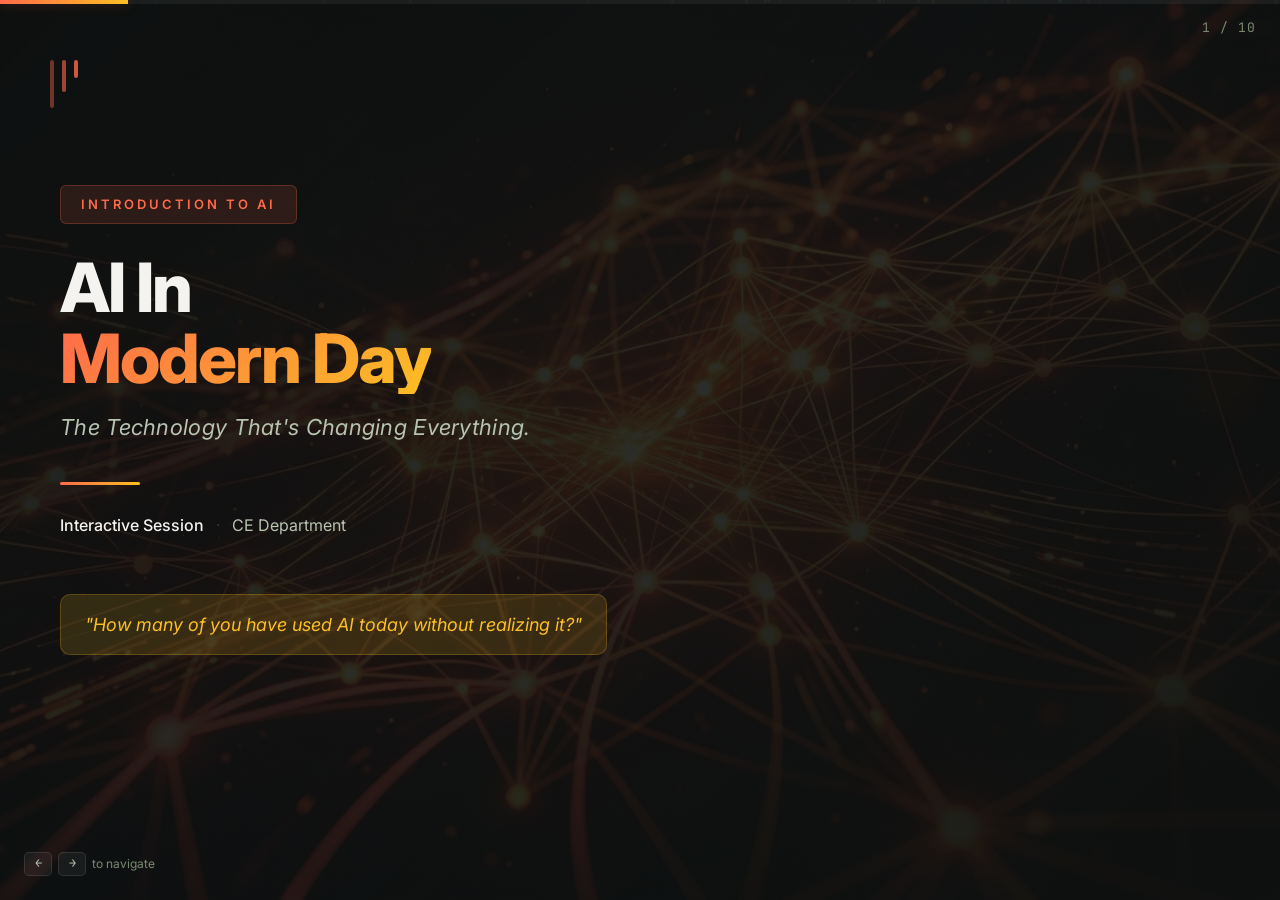
==== commit 4bc43981: "presentations: ai in modern day: some fixes`" ====
--- a/ai_presentation/index.html
+++ b/ai_presentation/index.html
@@ -66,9 +66,9 @@
       <p class="slide-intro anim-item">Before you even think about "Artificial Intelligence," you've already interacted with it dozens of times today.</p>
       <div class="app-grid">
         <!-- YouTube -->
-        <div class="app-chip anim-item" style="--chip-color: #ff0000;">
+        <div class="app-chip anim-item">
           <div class="app-chip-icon" style="background: #ff0000;">
-            <svg viewBox="0 0 24 24" fill="white"><path d="M23.5 6.2a3 3 0 0 0-2.1-2.1C19.5 3.5 12 3.5 12 3.5s-7.5 0-9.4.6A3 3 0 0 0 .5 6.2 31.4 31.4 0 0 0 0 12a31.4 31.4 0 0 0 .5 5.8 3 3 0 0 0 2.1 2.1c1.9.6 9.4.6 9.4.6s7.5 0 9.4-.6a3 3 0 0 0 2.1-2.1c.5-1.9.5-5.8.5-5.8s0-3.9-.5-5.8zM9.5 15.6V8.4l6.3 3.6-6.3 3.6z"/></svg>
+            <svg viewBox="0 0 30 30" fill="none"><rect x="2" y="5" width="26" height="20" rx="5" fill="#ff0000"/><polygon points="12,9 12,21 22,15" fill="white"/></svg>
           </div>
           <span class="app-chip-name">YouTube</span>
           <span class="app-chip-desc">Recommendations</span>
@@ -76,7 +76,7 @@
         <!-- Instagram -->
         <div class="app-chip anim-item">
           <div class="app-chip-icon" style="background: linear-gradient(135deg, #f09433, #e6683c, #dc2743, #cc2366, #bc1888);">
-            <svg viewBox="0 0 24 24" fill="white"><path d="M12 2.2c2.7 0 3 0 4.1.1 1 0 1.5.2 1.9.3.5.2.8.4 1.1.7.3.3.5.7.7 1.1.1.4.3.9.3 1.9 0 1 .1 1.4.1 4.1s0 3-.1 4.1c0 1-.2 1.5-.3 1.9-.2.5-.4.8-.7 1.1-.3.3-.7.5-1.1.7-.4.1-.9.3-1.9.3-1 0-1.4.1-4.1.1s-3 0-4.1-.1c-1 0-1.5-.2-1.9-.3-.5-.2-.8-.4-1.1-.7-.3-.3-.5-.7-.7-1.1-.1-.4-.3-.9-.3-1.9 0-1-.1-1.4-.1-4.1s0-3 .1-4.1c0-1 .2-1.5.3-1.9.2-.5.4-.8.7-1.1.3-.3.7-.5 1.1-.7.4-.1.9-.3 1.9-.3 1 0 1.4-.1 4.1-.1zm0-2.2C9.3 0 8.9 0 7.9.1c-1.1 0-1.8.2-2.4.4C4.8.8 4.3 1.1 3.7 1.7c-.6.6-.9 1.1-1.2 1.8-.2.6-.4 1.3-.4 2.4C2 7 2 7.3 2 12s0 5 .1 6.1c0 1.1.2 1.8.4 2.4.3.7.6 1.2 1.2 1.8.6.6 1.1.9 1.8 1.2.6.2 1.3.4 2.4.4C8.9 24 9.3 24 12 24s3.1 0 4.1-.1c1.1 0 1.8-.2 2.4-.4.7-.3 1.2-.6 1.8-1.2.6-.6.9-1.1 1.2-1.8.2-.6.4-1.3.4-2.4 0-1.1.1-1.4.1-6.1s0-5-.1-6.1c0-1.1-.2-1.8-.4-2.4-.3-.7-.6-1.2-1.2-1.8-.6-.6-1.1-.9-1.8-1.2-.6-.2-1.3-.4-2.4-.4C15.1 0 14.7 0 12 0zM12 5.8a6.2 6.2 0 1 0 0 12.4 6.2 6.2 0 0 0 0-12.4zM12 16a4 4 0 1 1 0-8 4 4 0 0 1 0 8zm6.4-10.8a1.4 1.4 0 1 0 0 2.8 1.4 1.4 0 0 0 0-2.8z"/></svg>
+            <svg viewBox="0 0 30 30" fill="none" stroke="white" stroke-width="2"><rect x="4" y="4" width="22" height="22" rx="6"/><circle cx="15" cy="15" r="5"/><circle cx="22" cy="8" r="1.5" fill="white" stroke="none"/></svg>
           </div>
           <span class="app-chip-name">Instagram</span>
           <span class="app-chip-desc">Explore Feed</span>
@@ -84,7 +84,7 @@
         <!-- Google Maps -->
         <div class="app-chip anim-item">
           <div class="app-chip-icon" style="background: #34a853;">
-            <svg viewBox="0 0 24 24" fill="white"><path d="M12 2C8.1 2 5 5.1 5 9c0 5.2 7 13 7 13s7-7.8 7-13c0-3.9-3.1-7-7-7zm0 9.5c-1.4 0-2.5-1.1-2.5-2.5S10.6 6.5 12 6.5s2.5 1.1 2.5 2.5S13.4 11.5 12 11.5z"/></svg>
+            <svg viewBox="0 0 30 30" fill="white"><path d="M15 3c-4.4 0-8 3.6-8 8 0 6 8 16 8 16s8-10 8-16c0-4.4-3.6-8-8-8zm0 11a3 3 0 1 1 0-6 3 3 0 0 1 0 6z"/></svg>
           </div>
           <span class="app-chip-name">Google Maps</span>
           <span class="app-chip-desc">Route Predictions</span>
@@ -92,7 +92,7 @@
         <!-- ChatGPT -->
         <div class="app-chip anim-item">
           <div class="app-chip-icon" style="background: #10a37f;">
-            <svg viewBox="0 0 24 24" fill="white"><path d="M22.3 8.6c.5-1.5.2-3.2-.8-4.5a5 5 0 0 0-5.3-2 5 5 0 0 0-3.8-1.7 5 5 0 0 0-4.8 3.4 5 5 0 0 0-3.3 2.4 5 5 0 0 0 .6 5.7 5 5 0 0 0 .8 4.5 5 5 0 0 0 5.3 2 5 5 0 0 0 3.8 1.7 5 5 0 0 0 4.8-3.4 5 5 0 0 0 3.3-2.4 5 5 0 0 0-.6-5.7zm-7.5 12.4a3.7 3.7 0 0 1-2.4-.8l.1-.1 4-2.3a.6.6 0 0 0 .3-.6v-5.6l1.7 1v5.5a3.8 3.8 0 0 1-3.7 3.9zM4.4 17.9a3.7 3.7 0 0 1-.4-2.5l.1.1 4 2.3a.6.6 0 0 0 .6 0l4.9-2.8v1.9l-4.1 2.4a3.8 3.8 0 0 1-5.1-1.4zM3.2 8a3.7 3.7 0 0 1 2-1.7v4.7a.6.6 0 0 0 .3.6l4.9 2.8L8.7 16 4.6 13.6A3.8 3.8 0 0 1 3.2 8zm15.2 3.5l-4.9-2.8L15.2 7l4.1 2.4a3.8 3.8 0 0 1-1.4 6.9v-4.8zm1.7-2.6l-.1-.1-4-2.3a.6.6 0 0 0-.6 0l-4.9 2.8V7.4l4.1-2.4a3.8 3.8 0 0 1 5.5 3.9zm-10.6 3.5l-1.7-1V6.2a3.8 3.8 0 0 1 6.1-3l-.1.1-4 2.3a.6.6 0 0 0-.3.6v5.6zm.9-2l2.2-1.3 2.2 1.3v2.5l-2.2 1.3-2.2-1.3v-2.5z"/></svg>
+            <svg viewBox="0 0 30 30" fill="none" stroke="white" stroke-width="2"><rect x="4" y="4" width="22" height="16" rx="4"/><path d="M10 24l5-4 5 4"/><circle cx="11" cy="12" r="1.5" fill="white" stroke="none"/><circle cx="15" cy="12" r="1.5" fill="white" stroke="none"/><circle cx="19" cy="12" r="1.5" fill="white" stroke="none"/></svg>
           </div>
           <span class="app-chip-name">ChatGPT</span>
           <span class="app-chip-desc">Text Generation</span>
@@ -100,7 +100,7 @@
         <!-- Netflix -->
         <div class="app-chip anim-item">
           <div class="app-chip-icon" style="background: #e50914;">
-            <svg viewBox="0 0 24 24" fill="white"><path d="M5.4 0l4.1 11.8V0h2.2v24c-.7 0-1.5-.2-2.2-.3L5.4 12.2V24H3.2V0h2.2zm11 0v24c-.7.1-1.5.2-2.2.3V0h2.2zm2.2 0h2.2v23.3c-.7.2-1.5.3-2.2.4V0z"/></svg>
+            <svg viewBox="0 0 30 30" fill="none"><text x="15" y="22" text-anchor="middle" font-family="Arial, sans-serif" font-weight="900" font-size="20" fill="white">N</text></svg>
           </div>
           <span class="app-chip-name">Netflix</span>
           <span class="app-chip-desc">What to Watch</span>
@@ -108,15 +108,15 @@
         <!-- Spotify -->
         <div class="app-chip anim-item">
           <div class="app-chip-icon" style="background: #1ed760;">
-            <svg viewBox="0 0 24 24" fill="white"><path d="M12 0C5.4 0 0 5.4 0 12s5.4 12 12 12 12-5.4 12-12S18.6 0 12 0zm5.5 17.3c-.2.3-.6.4-1 .2-2.7-1.6-6-2-10-1.1-.4.1-.8-.1-.9-.5-.1-.4.1-.8.5-.9 4.4-1 8.1-.6 11.1 1.3.4.2.5.7.3 1zm1.5-3.3c-.3.4-.8.5-1.2.3-3.1-1.9-7.7-2.4-11.3-1.3-.5.1-1-.1-1.1-.6-.2-.5.1-1 .6-1.2 4.1-1.3 9.2-.7 12.7 1.5.4.3.5.8.3 1.3zm.1-3.4c-3.7-2.2-9.7-2.4-13.2-1.3-.5.2-1.1-.1-1.3-.6-.2-.5.1-1.1.6-1.3 4-1.2 10.6-1 14.8 1.5.5.3.7.9.4 1.4-.3.5-.9.6-1.3.3z"/></svg>
+            <svg viewBox="0 0 30 30" fill="none" stroke="white" stroke-width="2" stroke-linecap="round"><path d="M9 12c4-1.5 8.5-1 12 1"/><path d="M10 16c3.5-1 7-.5 10 1"/><path d="M11 20c3-.8 5.5-.3 8 .8"/></svg>
           </div>
           <span class="app-chip-name">Spotify</span>
           <span class="app-chip-desc">Music Discovery</span>
         </div>
         <!-- Amazon -->
         <div class="app-chip anim-item">
-          <div class="app-chip-icon" style="background: #ff9900;">
-            <svg viewBox="0 0 24 24" fill="white"><path d="M14.4 16.5c-4.3 3.2-10.5 4.9-15.9 4.9-.8 0-1.5-.1-2.2-.2.3-.3.7-.5 1-.8 3.6-2.1 8.1-3.4 12.2-3.4 2.4 0 4.6.5 6.9 1.5-.5-.5-.5-.5-2-2zm2.9-2c-.5-.7-3.3-.3-4.6-.2-.4 0-.5-.3-.1-.5 2.2-1.6 5.9-1.1 6.3-.6.4.5-.1 4.2-2.2 5.9-.3.3-.6.1-.5-.2.5-1.1 1.5-3.7 1.1-4.4zM12.5 2.5c0-1-.1-1.8-.3-2.5h2.6c.1.5.2 1.3.2 2.3v8.5c0 .4.2.5.4.5s1.2-.5 2.2-1.7l2.8-3.3h3.1l-3.5 4 3.8 5.8h-3l-2.6-4.2c-.5-.1-1 .2-1.2.4v3.8h-2.5V2.5z"/></svg>
+          <div class="app-chip-icon" style="background: #232f3e;">
+            <svg viewBox="0 0 30 30" fill="none"><text x="15" y="18" text-anchor="middle" font-family="Arial, sans-serif" font-weight="700" font-size="14" fill="white">a</text><path d="M9 22c4 2 9 2 13 0" stroke="#ff9900" stroke-width="2" stroke-linecap="round"/><path d="M20 21l2 1.5" stroke="#ff9900" stroke-width="2" stroke-linecap="round"/></svg>
           </div>
           <span class="app-chip-name">Amazon</span>
           <span class="app-chip-desc">Product Suggestions</span>
@@ -140,38 +140,28 @@
       <div class="myth-grid anim-item">
         <div class="myth-card">
           <div class="myth-icon">
-            <svg viewBox="0 0 48 48" fill="none" stroke="var(--text-dim)" stroke-width="2"><rect x="14" y="8" width="20" height="24" rx="4"/><circle cx="20" cy="18" r="2" fill="var(--crimson)"/><circle cx="28" cy="18" r="2" fill="var(--crimson)"/><line x1="20" y1="26" x2="28" y2="26"/><line x1="18" y1="32" x2="18" y2="40"/><line x1="30" y1="32" x2="30" y2="40"/></svg>
+            <svg viewBox="0 0 48 48" fill="none" stroke="var(--text-dim)" stroke-width="2"><rect x="14" y="8" width="20" height="24" rx="4"/><circle cx="20" cy="18" r="2" fill="var(--coral)"/><circle cx="28" cy="18" r="2" fill="var(--coral)"/><line x1="20" y1="26" x2="28" y2="26"/><line x1="18" y1="32" x2="18" y2="40"/><line x1="30" y1="32" x2="30" y2="40"/></svg>
           </div>
           <div class="myth-label">A Robot?</div>
-          <div class="myth-verdict wrong">Not quite</div>
         </div>
         <div class="myth-card">
           <div class="myth-icon">
-            <svg viewBox="0 0 48 48" fill="none" stroke="var(--text-dim)" stroke-width="2"><ellipse cx="24" cy="22" rx="14" ry="12"/><path d="M14 28c-3 4-5 8-2 12 4 4 10 4 14 2"/><path d="M34 28c3 4 5 8 2 12-4 4-10 4-14 2"/><circle cx="20" cy="20" r="1.5" fill="var(--crimson)"/><circle cx="28" cy="20" r="1.5" fill="var(--crimson)"/></svg>
+            <svg viewBox="0 0 48 48" fill="none" stroke="var(--text-dim)" stroke-width="2"><ellipse cx="24" cy="22" rx="14" ry="12"/><path d="M14 28c-3 4-5 8-2 12 4 4 10 4 14 2"/><path d="M34 28c3 4 5 8 2 12-4 4-10 4-14 2"/><circle cx="20" cy="20" r="1.5" fill="var(--coral)"/><circle cx="28" cy="20" r="1.5" fill="var(--coral)"/></svg>
           </div>
           <div class="myth-label">A Human Brain?</div>
-          <div class="myth-verdict wrong">Not quite</div>
         </div>
         <div class="myth-card">
           <div class="myth-icon">
             <svg viewBox="0 0 48 48" fill="none" stroke="var(--text-dim)" stroke-width="2"><path d="M24 6l2 8h8l-6 5 2 8-6-5-6 5 2-8-6-5h8z"/><path d="M12 34l4-2"/><path d="M36 34l-4-2"/><circle cx="24" cy="40" r="3" stroke-dasharray="3 2"/></svg>
           </div>
           <div class="myth-label">Magic?</div>
-          <div class="myth-verdict wrong">Definitely not</div>
-        </div>
-        <div class="myth-card correct">
+        </div>
+        <div class="myth-card">
           <div class="myth-icon">
-            <svg viewBox="0 0 48 48" fill="none" stroke="var(--emerald)" stroke-width="2"><rect x="8" y="10" width="32" height="22" rx="3"/><line x1="8" y1="36" x2="40" y2="36"/><line x1="18" y1="36" x2="18" y2="40"/><line x1="30" y1="36" x2="30" y2="40"/><line x1="14" y1="40" x2="34" y2="40"/><polyline points="16,24 20,20 24,22 28,18 32,21" stroke="var(--emerald)" stroke-width="2"/></svg>
+            <svg viewBox="0 0 48 48" fill="none" stroke="var(--text-dim)" stroke-width="2"><rect x="8" y="10" width="32" height="22" rx="3"/><line x1="8" y1="36" x2="40" y2="36"/><line x1="18" y1="36" x2="18" y2="40"/><line x1="30" y1="36" x2="30" y2="40"/><line x1="14" y1="40" x2="34" y2="40"/><polyline points="16,24 20,20 24,22 28,18 32,21" stroke="var(--text-dim)" stroke-width="2"/></svg>
           </div>
           <div class="myth-label">Smart Software?</div>
-          <div class="myth-verdict right">Closest!</div>
-        </div>
-      </div>
-      <div class="reality-box anim-item">
-        <span class="reality-icon">
-          <svg width="28" height="28" viewBox="0 0 24 24" fill="none" stroke="var(--emerald)" stroke-width="2"><circle cx="12" cy="12" r="10"/><line x1="12" y1="8" x2="12" y2="12"/><line x1="12" y1="16" x2="12.01" y2="16"/></svg>
-        </span>
-        <div><strong>The Reality:</strong> AI does not think like humans. It <strong>learns patterns</strong> from massive amounts of data and <strong>predicts the most likely answer</strong> to your question. Think of it as a very advanced pattern-matching machine.</div>
+        </div>
       </div>
     </div>
   </section>
@@ -292,51 +282,48 @@
   <!-- ==================== SLIDE 6: PROMPTING 101 ==================== -->
   <section class="slide slide-bg-coral" id="slide-6">
     <div class="slide-content">
-      <div class="slide-eyebrow anim-item">Prompting 101</div>
+      <div class="slide-eyebrow anim-item">The CRAFT Method</div>
       <div class="slide-header anim-item">
         <span class="slide-number">05</span>
         <h2>Better Prompts = Better Results</h2>
       </div>
-      <p class="slide-intro anim-item">The secret to getting great results from AI? Give it great instructions. Garbage in → Garbage out.</p>
-      <div class="prompt-parts">
+      <p class="slide-intro anim-item">The secret to getting great results from AI? Use the <strong>CRAFT</strong> framework. Garbage in → Garbage out.</p>
+      <div class="prompt-parts craft-grid">
         <div class="prompt-part anim-item" style="--card-accent: var(--coral);">
-          <div class="prompt-part-icon">
-            <svg viewBox="0 0 40 40" fill="none" stroke="var(--coral)" stroke-width="2"><circle cx="20" cy="14" r="8"/><path d="M8 34c0-6 5-10 12-10s12 4 12 10"/></svg>
-          </div>
+          <div class="prompt-part-letter" style="color: var(--coral);">C</div>
+          <div class="prompt-part-title">Context</div>
+          <div class="prompt-part-desc">Give background info — who you are, what the situation is</div>
+        </div>
+        <div class="prompt-part anim-item" style="--card-accent: var(--gold);">
+          <div class="prompt-part-letter" style="color: var(--gold);">R</div>
           <div class="prompt-part-title">Role</div>
-          <div class="prompt-part-desc">Give AI a persona: "Act like a teacher explaining to a beginner"</div>
-        </div>
-        <div class="prompt-part anim-item" style="--card-accent: var(--gold);">
-          <div class="prompt-part-icon">
-            <svg viewBox="0 0 40 40" fill="none" stroke="var(--gold)" stroke-width="2"><circle cx="20" cy="20" r="14"/><circle cx="20" cy="20" r="5"/><circle cx="20" cy="20" r="1" fill="var(--gold)"/></svg>
-          </div>
-          <div class="prompt-part-title">Task</div>
-          <div class="prompt-part-desc">Tell exactly what you want it to do — be specific</div>
+          <div class="prompt-part-desc">Assign AI a persona — "Act as a nutritionist" or "Explain like I'm 10"</div>
         </div>
         <div class="prompt-part anim-item" style="--card-accent: var(--emerald);">
-          <div class="prompt-part-icon">
-            <svg viewBox="0 0 40 40" fill="none" stroke="var(--emerald)" stroke-width="2"><rect x="6" y="6" width="28" height="28" rx="3"/><line x1="12" y1="14" x2="28" y2="14"/><line x1="12" y1="20" x2="24" y2="20"/><line x1="12" y1="26" x2="26" y2="26"/></svg>
-          </div>
-          <div class="prompt-part-title">Context</div>
-          <div class="prompt-part-desc">Give as many relevant details as possible</div>
+          <div class="prompt-part-letter" style="color: var(--emerald);">A</div>
+          <div class="prompt-part-title">Action</div>
+          <div class="prompt-part-desc">Tell exactly what you want it to do — be specific and clear</div>
         </div>
         <div class="prompt-part anim-item" style="--card-accent: var(--tangerine);">
-          <div class="prompt-part-icon">
-            <svg viewBox="0 0 40 40" fill="none" stroke="var(--tangerine)" stroke-width="2"><rect x="6" y="6" width="28" height="28" rx="3"/><line x1="14" y1="6" x2="14" y2="34"/><line x1="26" y1="6" x2="26" y2="34"/><line x1="6" y1="16" x2="34" y2="16"/><line x1="6" y1="26" x2="34" y2="26"/></svg>
-          </div>
+          <div class="prompt-part-letter" style="color: var(--tangerine);">F</div>
           <div class="prompt-part-title">Format</div>
-          <div class="prompt-part-desc">Specify how you want the output — list, paragraph, code</div>
+          <div class="prompt-part-desc">Specify the output shape — table, list, paragraph, code, etc.</div>
+        </div>
+        <div class="prompt-part anim-item" style="--card-accent: var(--crimson);">
+          <div class="prompt-part-letter" style="color: var(--crimson);">T</div>
+          <div class="prompt-part-title">Tweaks</div>
+          <div class="prompt-part-desc">Add constraints — tone, length, language, what to avoid</div>
         </div>
       </div>
       <div class="prompt-example-box anim-item">
-        <div class="prompt-example-title">Example Comparison</div>
+        <div class="prompt-example-title">CRAFT in Action</div>
         <div class="prompt-bad">
-          <span class="prompt-label prompt-label-bad">✗ Weak Prompt</span>
+          <span class="prompt-label prompt-label-bad">✗ Without CRAFT</span>
           "Tell me about healthy food"
         </div>
         <div class="prompt-good">
-          <span class="prompt-label prompt-label-good">✓ Strong Prompt</span>
-          "Act as a nutritionist. Give me a 7-day vegetarian meal plan for a college student on a ₹200/day budget. Present it as a table."
+          <span class="prompt-label prompt-label-good">✓ With CRAFT</span>
+          "<strong>[C]</strong> I'm a first-year college student. <strong>[R]</strong> Act as a nutritionist. <strong>[A]</strong> Create a 7-day vegetarian meal plan on ₹200/day. <strong>[F]</strong> Present as a table with calories. <strong>[T]</strong> Keep it simple, no exotic ingredients."
         </div>
       </div>
     </div>
@@ -381,7 +368,7 @@
         <div class="highlight-icon">
           <svg width="24" height="24" viewBox="0 0 24 24" fill="none" stroke="var(--gold)" stroke-width="2"><circle cx="12" cy="12" r="10"/><line x1="12" y1="8" x2="12" y2="12"/><line x1="12" y1="16" x2="12.01" y2="16"/></svg>
         </div>
-        <div>Remember the formula: <strong>Role + Task + Context + Format</strong> — the more specific you are, the better your output!</div>
+        <div>Remember <strong>CRAFT: Context + Role + Action + Format + Tweaks</strong> — the more specific you are, the better your output!</div>
       </div>
     </div>
   </section>
